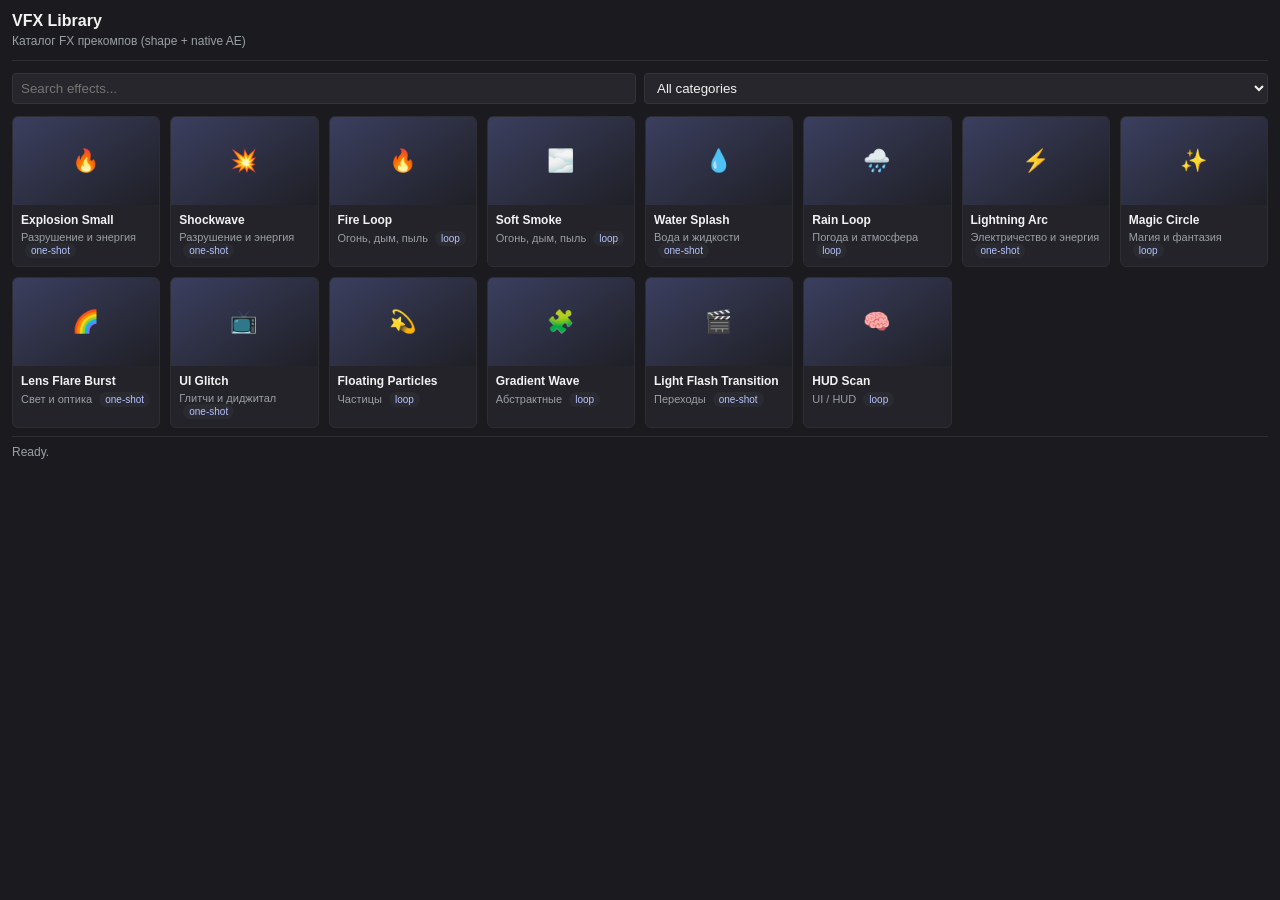
==== VFXLibrary/index.html @ dfe3bc76 "Add CEP VFX library extension" ====
<!DOCTYPE html>
<html>
  <head>
    <meta charset="UTF-8" />
    <title>VFX Library</title>
    <link rel="stylesheet" href="css/styles.css" />
    <script src="js/CSInterface.js"></script>
    <script src="js/panel.js" defer></script>
  </head>
  <body>
    <header class="panel-header">
      <h1>VFX Library</h1>
      <p class="subtitle">Каталог FX прекомпов (shape + native AE)</p>
    </header>
    <section class="controls">
      <input id="search" type="search" placeholder="Search effects..." />
      <select id="category">
        <option value="all">All categories</option>
      </select>
    </section>
    <section id="grid" class="grid"></section>
    <footer class="footer">
      <span id="status">Ready.</span>
    </footer>
  </body>
</html>
---- VFXLibrary/css/styles.css ----
:root {
  color-scheme: dark;
  font-family: "Segoe UI", "Helvetica Neue", Arial, sans-serif;
  font-size: 12px;
  background: #1b1b1f;
  color: #f2f2f2;
}

body {
  margin: 0;
  padding: 0 12px 16px;
}

.panel-header {
  padding: 12px 0 4px;
  border-bottom: 1px solid #2d2d33;
}

.panel-header h1 {
  margin: 0;
  font-size: 16px;
}

.subtitle {
  margin: 4px 0 8px;
  color: #9aa0a6;
}

.controls {
  display: flex;
  gap: 8px;
  padding: 12px 0;
}

.controls input,
.controls select {
  flex: 1;
  background: #26262c;
  border: 1px solid #33343a;
  color: #f2f2f2;
  padding: 6px 8px;
  border-radius: 4px;
}

.grid {
  display: grid;
  grid-template-columns: repeat(auto-fill, minmax(140px, 1fr));
  gap: 10px;
  padding-bottom: 8px;
}

.card {
  background: #232329;
  border: 1px solid #2d2d33;
  border-radius: 6px;
  overflow: hidden;
  display: flex;
  flex-direction: column;
  cursor: pointer;
  transition: transform 0.12s ease, border 0.12s ease;
}

.card:hover {
  transform: translateY(-2px);
  border-color: #4e9cff;
}

.thumbnail {
  height: 88px;
  background: linear-gradient(145deg, #3b3f5f, #1f1f26);
  display: flex;
  align-items: center;
  justify-content: center;
  font-size: 22px;
  letter-spacing: 1px;
  color: #dfe6ff;
}

.card-body {
  padding: 8px;
}

.card-title {
  font-size: 12px;
  font-weight: 600;
  margin: 0 0 4px;
}

.card-meta {
  font-size: 11px;
  color: #9aa0a6;
}

.footer {
  border-top: 1px solid #2d2d33;
  padding-top: 8px;
  color: #9aa0a6;
}

.tag {
  display: inline-block;
  padding: 2px 6px;
  background: #2a2a31;
  border-radius: 10px;
  margin-left: 4px;
  font-size: 10px;
  color: #b7c3ff;
}
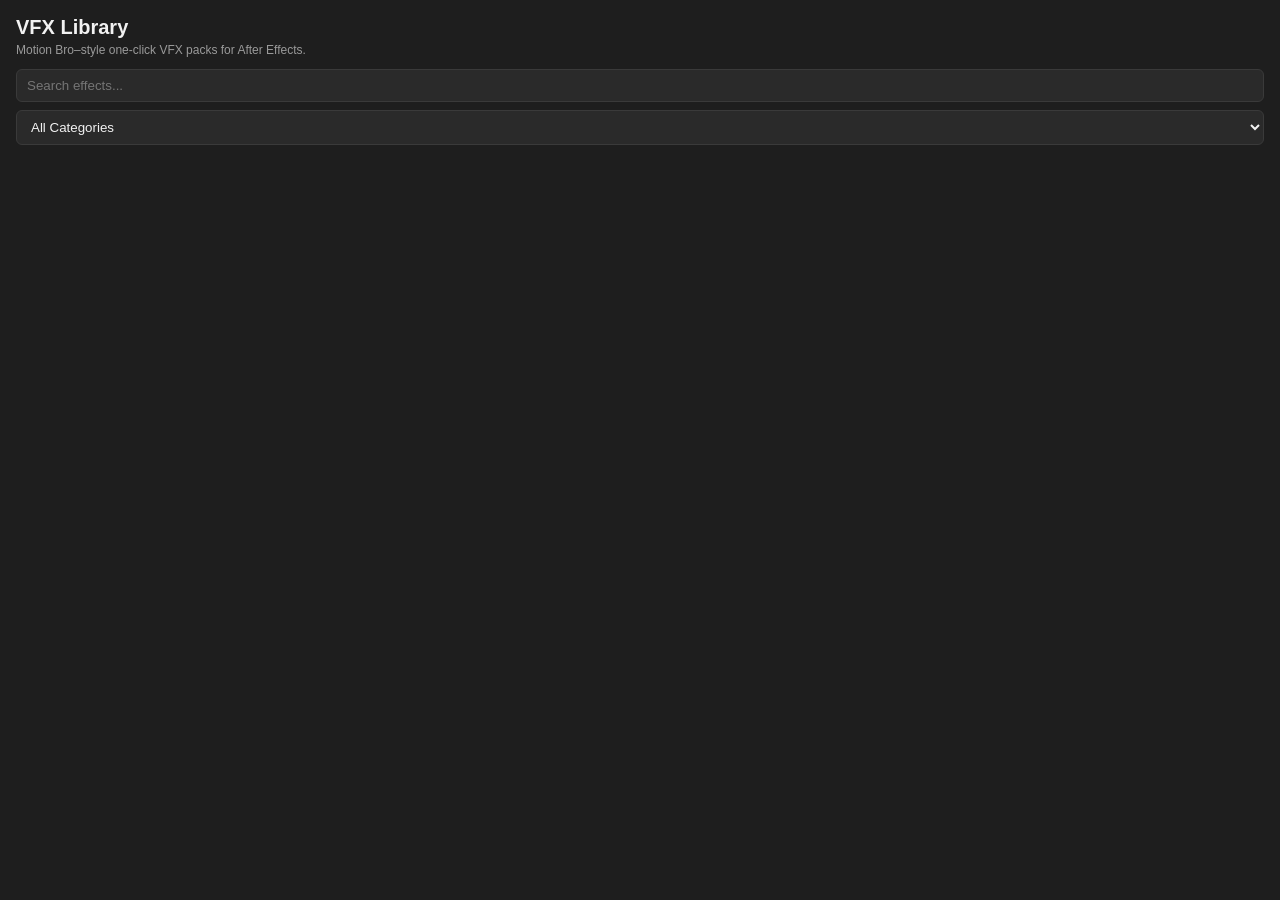
==== commit 3297b0d0: "Add VFX Library CEP extension" ====
--- a/VFXLibrary/index.html
+++ b/VFXLibrary/index.html
@@ -3,24 +3,41 @@
   <head>
     <meta charset="UTF-8" />
     <title>VFX Library</title>
-    <link rel="stylesheet" href="css/styles.css" />
-    <script src="js/CSInterface.js"></script>
-    <script src="js/panel.js" defer></script>
+    <link rel="stylesheet" href="css/style.css" />
   </head>
   <body>
-    <header class="panel-header">
-      <h1>VFX Library</h1>
-      <p class="subtitle">Каталог FX прекомпов (shape + native AE)</p>
-    </header>
-    <section class="controls">
-      <input id="search" type="search" placeholder="Search effects..." />
-      <select id="category">
-        <option value="all">All categories</option>
-      </select>
-    </section>
-    <section id="grid" class="grid"></section>
-    <footer class="footer">
-      <span id="status">Ready.</span>
-    </footer>
+    <div id="app">
+      <header class="header">
+        <h1>VFX Library</h1>
+        <p class="subtitle">Motion Bro–style one-click VFX packs for After Effects.</p>
+      </header>
+
+      <section class="controls">
+        <input id="searchInput" type="text" placeholder="Search effects..." />
+        <select id="categoryFilter">
+          <option value="all">All Categories</option>
+          <option value="explosions">Explosions</option>
+          <option value="fire">Fire & Smoke</option>
+          <option value="water">Water & Splashes</option>
+          <option value="snow">Snow & Weather</option>
+          <option value="electricity">Electricity & Energy</option>
+          <option value="magic">Magic & Fantasy</option>
+          <option value="particles">Particles</option>
+          <option value="light">Light / Glow</option>
+          <option value="glitch">Glitch / Digital</option>
+          <option value="abstract">Abstract Shapes</option>
+          <option value="hud">Game UI / HUD</option>
+        </select>
+      </section>
+
+      <div id="errorBanner" class="error hidden"></div>
+
+      <section id="grid" class="grid"></section>
+    </div>
+
+    <script src="lib/CSInterface.js"></script>
+    <script src="lib/jquery.min.js"></script>
+    <script src="lib/Vulcan.js"></script>
+    <script src="js/script.js"></script>
   </body>
 </html>
--- a/VFXLibrary/css/style.css
+++ b/VFXLibrary/css/style.css
@@ -0,0 +1,112 @@
+:root {
+  --bg: #1e1e1e;
+  --panel: #2a2a2a;
+  --accent: #5cc8ff;
+  --text: #f2f2f2;
+  --muted: #9a9a9a;
+  --danger: #ff5c5c;
+}
+
+* {
+  box-sizing: border-box;
+}
+
+body {
+  margin: 0;
+  font-family: "Segoe UI", sans-serif;
+  background: var(--bg);
+  color: var(--text);
+}
+
+#app {
+  padding: 16px;
+}
+
+.header h1 {
+  margin: 0;
+  font-size: 20px;
+}
+
+.subtitle {
+  margin: 4px 0 12px;
+  color: var(--muted);
+  font-size: 12px;
+}
+
+.controls {
+  display: grid;
+  grid-template-columns: 1fr;
+  gap: 8px;
+  margin-bottom: 12px;
+}
+
+.controls input,
+.controls select {
+  background: var(--panel);
+  border: 1px solid #3a3a3a;
+  color: var(--text);
+  padding: 8px 10px;
+  border-radius: 6px;
+}
+
+.error {
+  background: rgba(255, 92, 92, 0.2);
+  border: 1px solid var(--danger);
+  color: var(--danger);
+  padding: 8px 10px;
+  border-radius: 6px;
+  margin-bottom: 10px;
+}
+
+.hidden {
+  display: none;
+}
+
+.grid {
+  display: grid;
+  grid-template-columns: repeat(auto-fill, minmax(140px, 1fr));
+  gap: 12px;
+}
+
+.card {
+  background: var(--panel);
+  border-radius: 10px;
+  overflow: hidden;
+  border: 1px solid #3a3a3a;
+  cursor: pointer;
+  transition: transform 0.15s ease, border 0.15s ease;
+}
+
+.card:hover {
+  transform: translateY(-2px);
+  border-color: var(--accent);
+}
+
+.card img {
+  width: 100%;
+  height: 90px;
+  object-fit: cover;
+  display: block;
+  background: #111;
+}
+
+.card .info {
+  padding: 8px;
+}
+
+.card .title {
+  font-size: 12px;
+  font-weight: 600;
+  margin-bottom: 4px;
+}
+
+.card .category {
+  font-size: 11px;
+  color: var(--muted);
+}
+
+.card .mode {
+  margin-top: 4px;
+  font-size: 11px;
+  color: var(--accent);
+}
